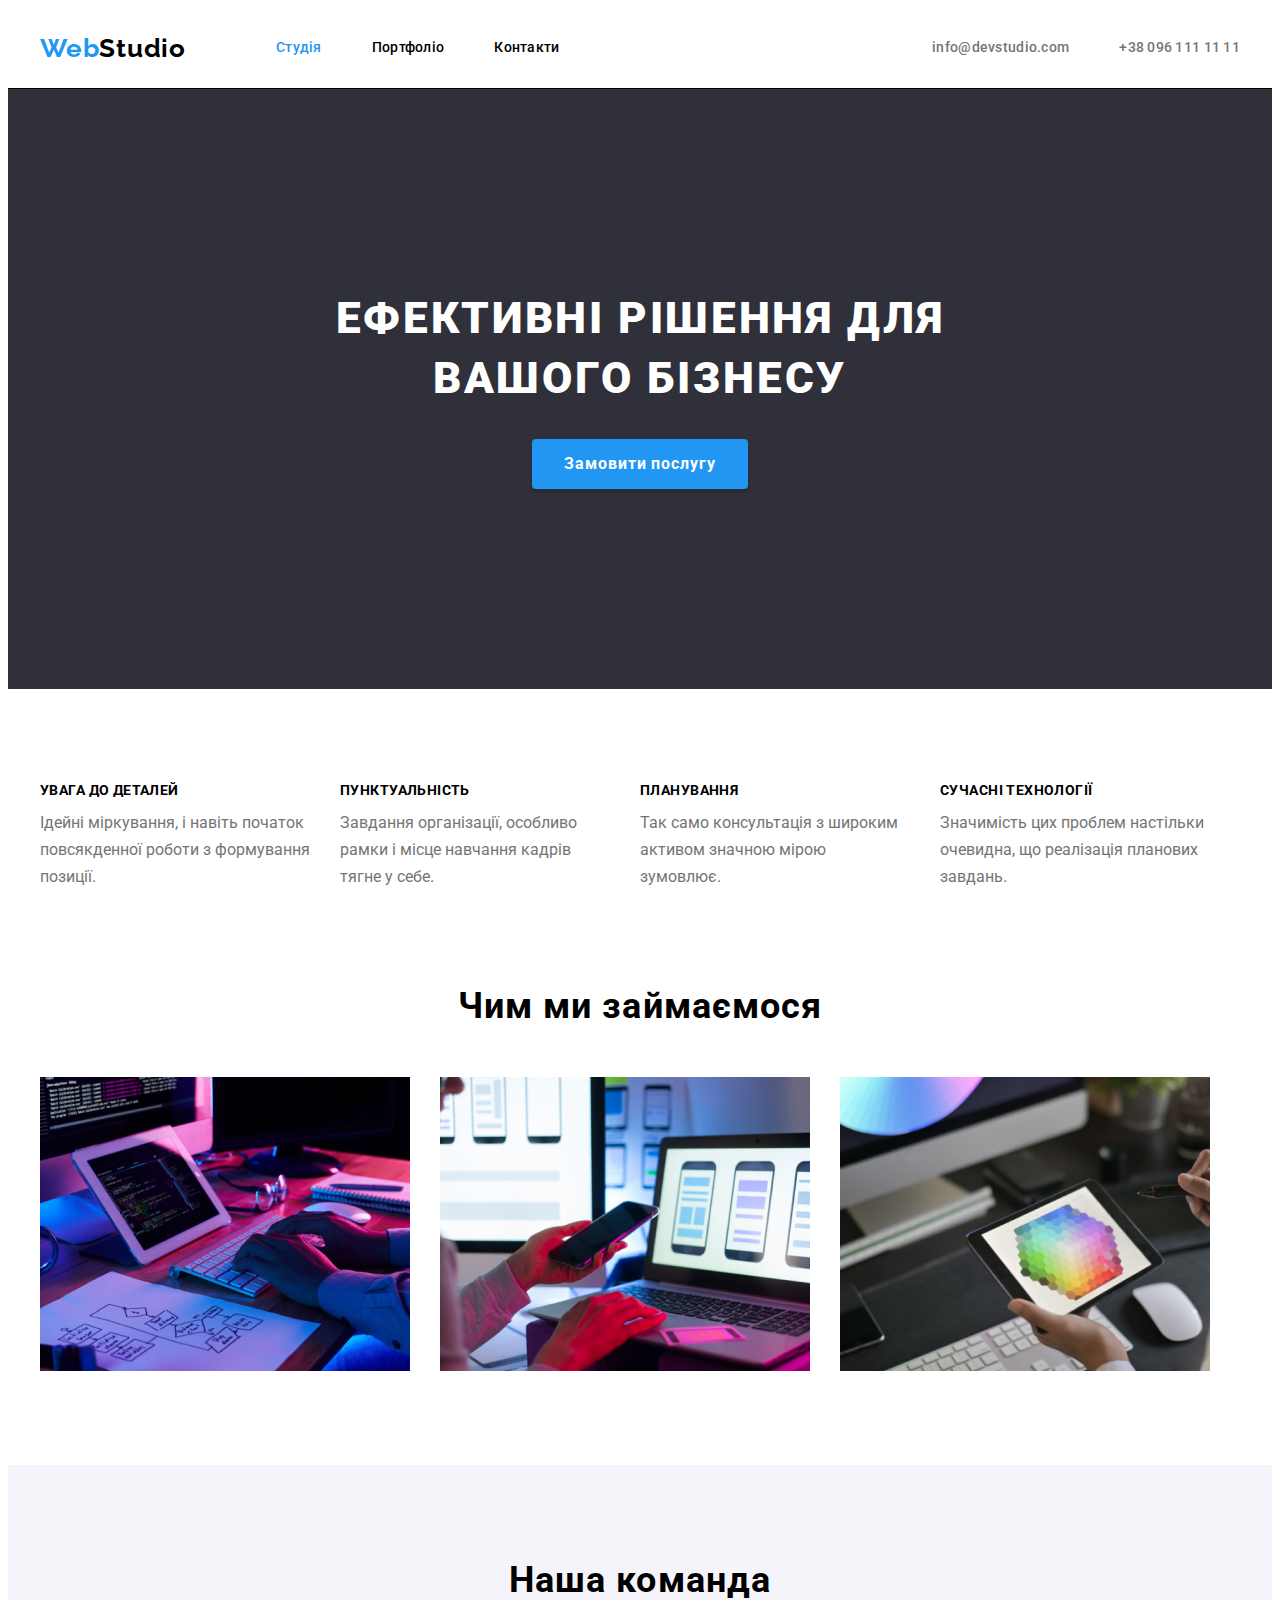
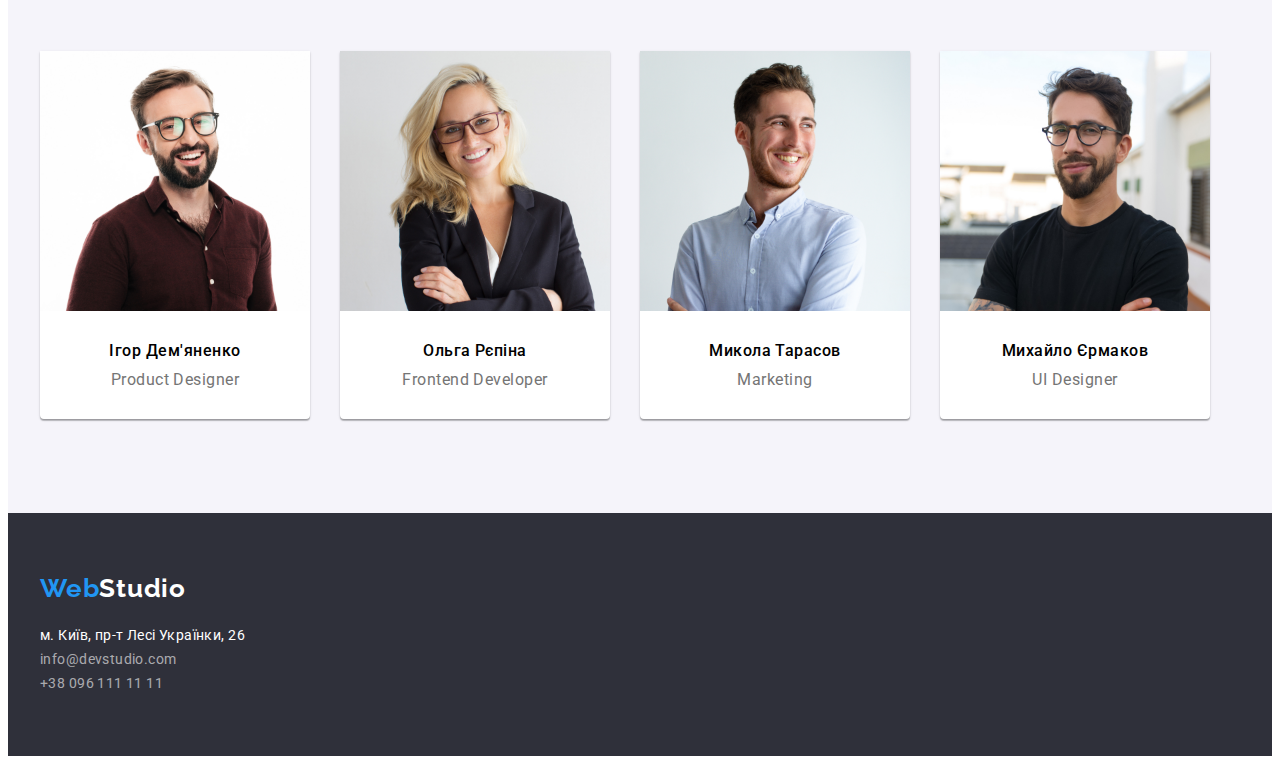
==== index.html @ ee9e5b10 "Initial commit" ====
<!DOCTYPE html>
<html lang="uk">
<head>
    <meta charset="UTF-8">
    <meta http-equiv="X-UA-Compatible" content="IE=edge">
    <meta name="viewport" content="width=device-width, initial-scale=1.0">
    <title>Студія</title>
    <link rel="preconnect" href="https://fonts.googleapis.com">
    <link rel="preconnect" href="https://fonts.gstatic.com" crossorigin>
    <link href="https://fonts.googleapis.com/css2?family=Raleway:wght@700&family=Roboto:wght@400;500;700;900&display=swap" rel="stylesheet">
    <link rel="stylesheet" href="https://cdnjs.cloudflare.com/ajax/libs/modern-normalize/1.1.0/modern-normalize.min.css"
        integrity="sha512-wpPYUAdjBVSE4KJnH1VR1HeZfpl1ub8YT/NKx4PuQ5NmX2tKuGu6U/JRp5y+Y8XG2tV+wKQpNHVUX03MfMFn9Q=="
        crossorigin="anonymous" referrerpolicy="no-referrer">
    <link rel="stylesheet" href="./CSS/styles.css">
</head>
<body> 
<div class="main-container">
   <header class="header">
    <div class="container-nav">
        <nav class="header-navigation">
        <a class="link-logo" href="/">Web<span class="logo-piece">Studio</span></a>
        <ul class="header-list list">
            <li class="header-item"> <a class="header-link current" href="./index.html">Студія</a></li>
            <li class="header-item"> <a class="header-link" href="./portfolio.html">Портфоліо</a></li>
            <li class="header-item"> <a class="header-link" href="#">Контакти</a></li>
        </ul>
    </nav>
    <ul class="header-contacts list">
         <li class="contacts-item"><a class="contacts-link" href="mailto:info@devstudio.com">info@devstudio.com</a></li>
         <li class="contacts-item"><a class="contacts-link" href="tel:+380961111111">+38 096 111 11 11</a></li>
        
    </ul>
    </div>
   </header> 
   <main class="main">
    <section class="hero">
        <h1 class="hero-title">Ефективні рішення для вашого бізнесу</h1>
        <button class="hero-btn" type="button">Замовити послугу</button>
    </section>
    <section class="benefits">
        <div class="container-benefits">
        <h2 class="visually-hidden">Наші переваги</h2>
        <ul class="benefits-list list ">
            <li class="benefits-item"><h3 class="benefits-title">УВАГА ДО ДЕТАЛЕЙ</h3>
                <p class="benefits-txt">Ідейні міркування, і навіть початок повсякденної роботи з формування позиції.</p></li>
            <li class="benefits-item"><h3 class="benefits-title">ПУНКТУАЛЬНІСТЬ</h3>
                <p class="benefits-txt">Завдання організації, особливо рамки і місце навчання кадрів тягне у себе.</p></li>
            <li class="benefits-item"><h3 class="benefits-title">ПЛАНУВАННЯ</h3>
                <p class="benefits-txt">Так само консультація з широким активом значною мірою зумовлює.</p></li>
            <li class="benefits-item"><h3 class="benefits-title">СУЧАСНІ ТЕХНОЛОГІЇ</h3>
                <p class="benefits-txt">Значимість цих проблем настільки очевидна, що реалізація планових завдань.</p></li>
        </ul>
        </div>
    </section>
    <section class="activity">
        <div class="container-activity">
        <h2 class="activity-title">Чим ми займаємося</h2>
        <ul class="activity-list list">
            <li class="activity-item"><img class="activity-img" src="./images/box(1).jpg" alt="Людина робить сируктуру сайту"></li>
            <li class="activity-item"><img class="activity-img" src="./images/box(2).jpg" alt="Людина оптимізує застосунок на комп'ютері"></li>
            <li class="activity-item"><img class="activity-img" src="./images/box(3).jpg" alt="Людина працює з кольорами на планшеті"></li>
        </ul>
        </div>
    </section>
    <section class="team">
        <div class="container-team">
        <h2 class="team-title">Наша команда</h2>
        <ul class="team-list list">
            <li class="team-item"><img class="member-img" src="./images/igor_demyanenko.jpg" width="270" height="260"  alt="фото Ігор Дем'яненко">
                <div class="container-members">  
                <h3 class="team-member">Ігор Дем'яненко</h3>
                <p class="team-txt" lang="en">Product Designer</p>
                </div>
            </li>
            <li class="team-item"><img class="member-img" src="./images/olga_repina.jpg" width="270" height="260"  alt="фото Ольга Репіна">
                <div class="container-members">
                <h3 class="team-member">Ольга Рєпіна</h3>
             <p class="team-txt"  lang="en">Frontend Developer</p>
            </div>
            </li>
            <li class="team-item"><img class="member-img" src="./images/mykola_tarasov.jpg" width="270" height="260" alt="фото Микола Тарасов">
                <div class="container-members">
                <h3 class="team-member">Микола Тарасов</h3>
                <p class="team-txt"  lang="en">Marketing</p>
            </div>
            </li>
            <li class="team-item"><img class="member-img"  src="./images/myhailo_ermakov.jpg" width="270" height="260" alt="фото Михайло Єрмаков">
                <div class="container-members">
                <h3 class="team-member">Михайло Єрмаков</h3>
                <p class="team-txt"  lang="en">UI Designer</p>
            </div>
            </li>
        </div>
        </ul>
        </div>
    </section>
</main>
    <footer class="footer">
    <div class="container-footer">
    <a class="link-logo" href="/">Web<span class="logo-piece-footer">Studio</span></a>
    <address class="address">
        <ul class="address-list list">
            <li class="address-item"><a class="address-link" href="https://goo.gl/maps/CPtrU1FHBa2aNyZL9" target="_blank" rel="noopener noreferrer nofollow">м. Київ, пр-т Лесі
                Українки, 26</a>
            </li>
            <li class="address-item"><a class="footer-link" href="mailto:info@devstudio.com">info@devstudio.com</a></li>
            <li class="address-item"><a class="footer-link"  href="tel:+380961111111">+38 096 111 11 11</a></li>
        </ul>
    </address>
    </div>
    </footer>
</div>
</body> 
</html>
---- CSS/styles.css ----
:root{
    --primary-text-color:#000000;
    --akcent-text-color: #2196F3;
    --paragraph-text-color:#757575;
    --alternative-text-color:#FFFFFF;
    --backround-color:#FFFFFF;
}
p,
h1,
h2,
h3,
h4,
h5,
h6 {
    margin: 0;
}
ul,
ol {
    margin: 0;
    padding-left: 0;
}
button {
    cursor: pointer;
}
address {
    font-style: normal;
}
img {
    display: block;
}
body{
font-family: 'Roboto', sans-serif;
color:var(--primary-text-color);

}
.container-nav{
    width: 1200px;
    padding-left: 15px;
    padding-right: 15px;
}
.container-benefits,
.container-activity,
.container-team,
.container-footer,
.container-portfolio{
    width: 1200px;
    margin-left: auto;
    margin-right: auto;
    padding-left: 15px;
    padding-right: 15px;
}
.list{
    list-style-type: none;  
}
/*--header style-*/
.link-logo{
display: flex;
align-items: center;
font-family: 'Raleway';
font-weight: 700;
font-size: 26px;
line-height: 1.19;
letter-spacing: 0.03em;
color: var(--akcent-text-color); 
text-decoration: none;  
}
.logo-piece{
color: var(--primary-text-color);  
}
.header{
    border-bottom: 1px solid;

}
.header-link{
    display: block;
    padding-top: 32px;
    padding-bottom: 32px;;
    font-weight: 500;
    font-size: 14px;
    line-height: 1.14;
    letter-spacing: 0.02em;
    text-decoration: none;
    color: var(--primary-text-color);
}
.header-link.current{
    color:var(--akcent-text-color)
}
.contacts-item+.contacts-item{
    margin-left: 50px;
}
.contacts-link{
    display: block;
    padding-top: 32px;
    padding-bottom: 32px;
    font-weight: 500;
    font-size: 14px;
    line-height: 1.14;
    letter-spacing: 0.02em;
    color:var(--paragraph-text-color);
    text-decoration: none;
}
.header-link:hover,
.address-link:hover,
.contacts-link:hover,
.footer-link:hover{
    color:var(--akcent-text-color);
}
.header-link:focus,
.address-link:focus,
.contacts-link:focus{
    color:var(--akcent-text-color);  
}
.container-nav{
    display: flex;
    align-items: center;
    width: 1200px;
    margin-left: auto;
    margin-right: auto;
    padding-left: 15px;
    padding-right: 15px;
}
.header-navigation{
    display: flex;
}
.header-contacts{
display: flex;
margin-left: auto;
}
.header-list{
    display: flex;
    margin-left: 90px;
}
.header-item:not(:last-child){

    margin-right: 50px;
}
.header-portfolio{
    border-bottom: 1px solid rgb(245, 244 ,250);
}
/*main style*/
.hero{
    padding-top: 200px;
    padding-bottom: 200px;
    background-color:#2F303A; 
    text-align: center; 
}
.hero-title{
    margin-left: auto;
    margin-right: auto;
    width: 696px;;
    font-weight: 900;
    font-size: 44px;
    line-height: 1.36;
    letter-spacing: 0.06em;
    text-transform: uppercase;
    color:var(--alternative-text-color);
}
.hero-btn{
        display: inline-block;
        padding: 10px 32px;
        margin-top: 30px;
        border: none;
        box-shadow: 0px 4px 4px rgba(0, 0, 0, 0.15);
        border-radius: 4px;
        font-family: inherit;
        font-weight: 700;
        font-size: 16px;
        line-height: 1.88;
        letter-spacing: 0.06em;
        color: var(--alternative-text-color);
        background-color: var(--akcent-text-color);
}
.hero-btn:hover,
.hero-btn:focus{
background-color: #188CE8;
}

/*--benefits style*/

.visually-hidden {
    position: absolute;
    white-space: nowrap;
    width: 1px;
    height: 1px;
    overflow: hidden;
    border: 0;
    padding: 0;
    clip: rect(0 0 0 0);
    clip-path: inset(50%);
    margin: -1px;
}
.benefits{
    padding-top: 94px;
    padding-bottom: 94px;
}
.benefits-list {
    display: flex;
}
.benefits-item{
    width: 270px;
}
.benefits-item +.benefits-item{
    margin-left: 30px;
}

.benefits-title{
font-weight: 700;
font-size: 14px;
line-height: 1.14;
letter-spacing: 0.03em;
color:var(--primary-text-color);
}
.benefits-txt{
margin-top:  10px;
line-height: 1.71;
color:var(--paragraph-text-color) ;
}
.activity{
    padding-bottom: 94px;
}

.activity-title{
    margin-bottom: 50px;
    font-weight: 700;
    font-size: 36px;
    line-height: 1.17;
    letter-spacing: 0.03em;
    text-align: center;
}
.activity-list {
    display: flex;
}
.activity-item{
    width: 370px;
}
.activity-item+.activity-item {
    margin-left: 30px;
}
.activity-img{
    height: 294px;
}
.team{
    background-color:#F5F4FA;
    padding-top: 94px;
    padding-bottom: 94px;
}
.team-list{
    display: flex;
    
}
.team-item{
    background-color:var(--backround-color) ;
    width: 270px;
    box-shadow: 0px 1px 3px rgba(0, 0, 0, 0.12), 0px 1px 1px rgba(0, 0, 0, 0.14), 0px 2px 1px rgba(0, 0, 0, 0.2);
    border-radius: 0px 0px 4px 4px;
}
.team-item+.team-item{
    margin-left: 30px;
}
.team-title{
    margin-bottom: 50px;
    font-weight: 700;
    font-size: 36px;
    line-height: 1.17;
    text-align: center;
    letter-spacing: 0.03em;
}
.member-img{
    
}
.container-members{
    padding-top: 30px;
    padding-bottom: 30px;
}
.team-member{
    margin-bottom: 10px;
    font-weight: 500;
    font-size: 16px;
    line-height: 1.19;
    letter-spacing: 0.03em;
    text-align: center;
    color: var(--primary-text-color);
}
.team-txt{
line-height: 1.19;
letter-spacing: 0.03em;
text-align: center;
color: var(--paragraph-text-color);
}
.footer{
background-color:#2F303A;
padding-top: 60px;
padding-bottom: 60px;
}
.container-footer{

}
.logo-piece-footer{
color:var(--alternative-text-color);
}
.address{
    margin-top: 20px;
}
  
}
.address-item:not(:last-child){
    margin-bottom: 9px;
}
.address-link {
 font-size: 14px;
 line-height: 1.71;
 letter-spacing: 0.03em;
 color: var(--alternative-text-color);
 text-decoration: none;
}
.footer-link{
font-size: 14px;
line-height: 1.71;
letter-spacing: 0.03em;
color: rgba(255, 255, 255, 0.6);
text-decoration: none;
}
.filter-list{
    display: flex;
    justify-content: center;
    gap: 8px;
    margin-bottom: 34px;
}
.filter-link{
display: block;
border: none;
padding: 6px 22px;
background-color:#F5F4FA ;
font-family:inherit;
font-weight: 500;
font-size: 16px;
line-height: 1.62;
text-align: center;
letter-spacing: 0.03em;
color:var(--primary-text-color)
}
.filter-link:hover,
.filter-link:focus{
    color:var(--alternative-text-color);
    background-color:var(--akcent-text-color);
}
.portfolio{
    padding-top: 94px;
    padding-bottom: 94px;
}

.portfolio-title{
    margin-bottom: 4px;
    font-weight: 700;
    font-size: 18px;
    line-height: 2;
    letter-spacing: 0.06em; 
}
.portfolio-txt{
line-height: 1.88;
letter-spacing: 0.03em;
color: var(--paragraph-text-color);
}
.portfolio-list{
    display: flex;
    flex-wrap: wrap;
    
}
.portfolio-item{
    margin-right: 30px;
    margin-bottom: 30px;
    
    }
.portfolio-item:nth-child(3n){
    margin-right: 0;
}
.portfolio-item:nth-last-child(-n+3){
    margin-bottom: 0;
}
.txt-box{
    padding-top: 20px;
    padding-bottom: 20px;
    padding-left: 24px;
    padding-right: 24px;
    border: 1px solid #F5F4FA ; 
    border-top: none;
}
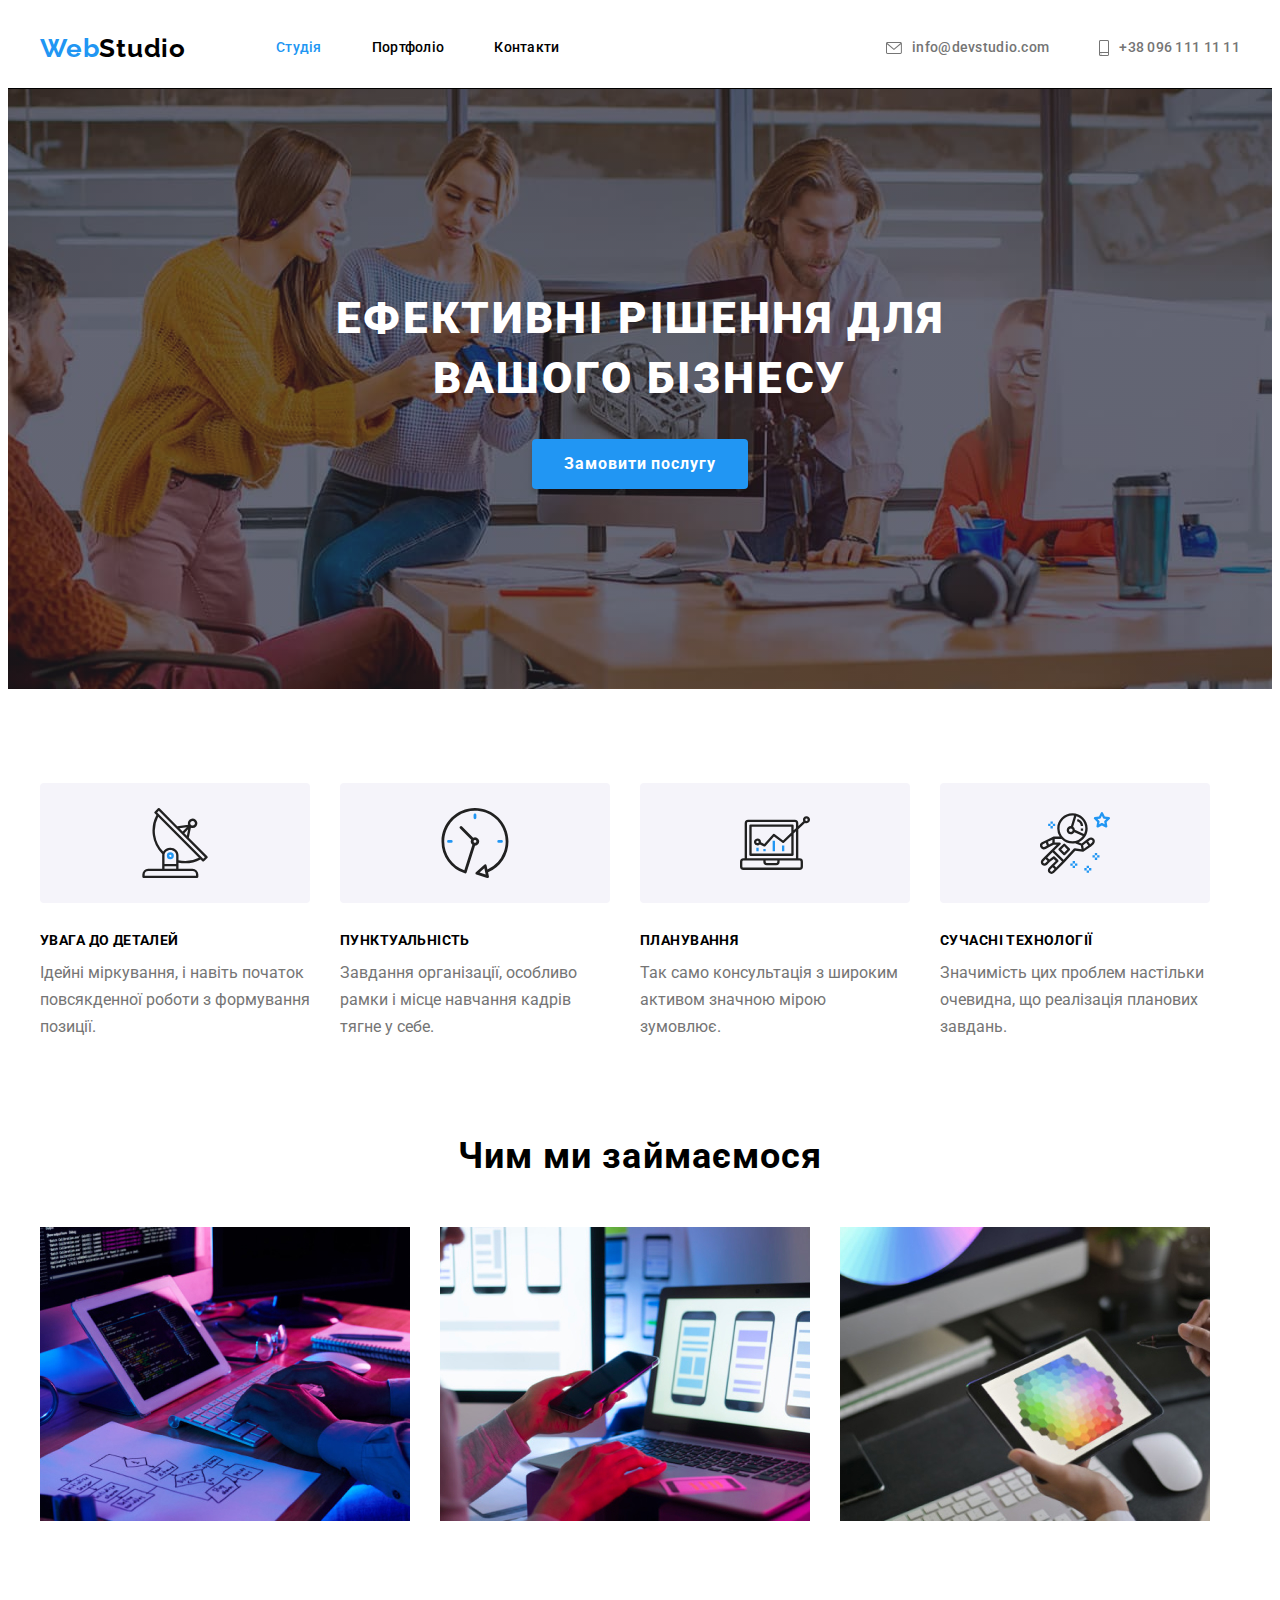
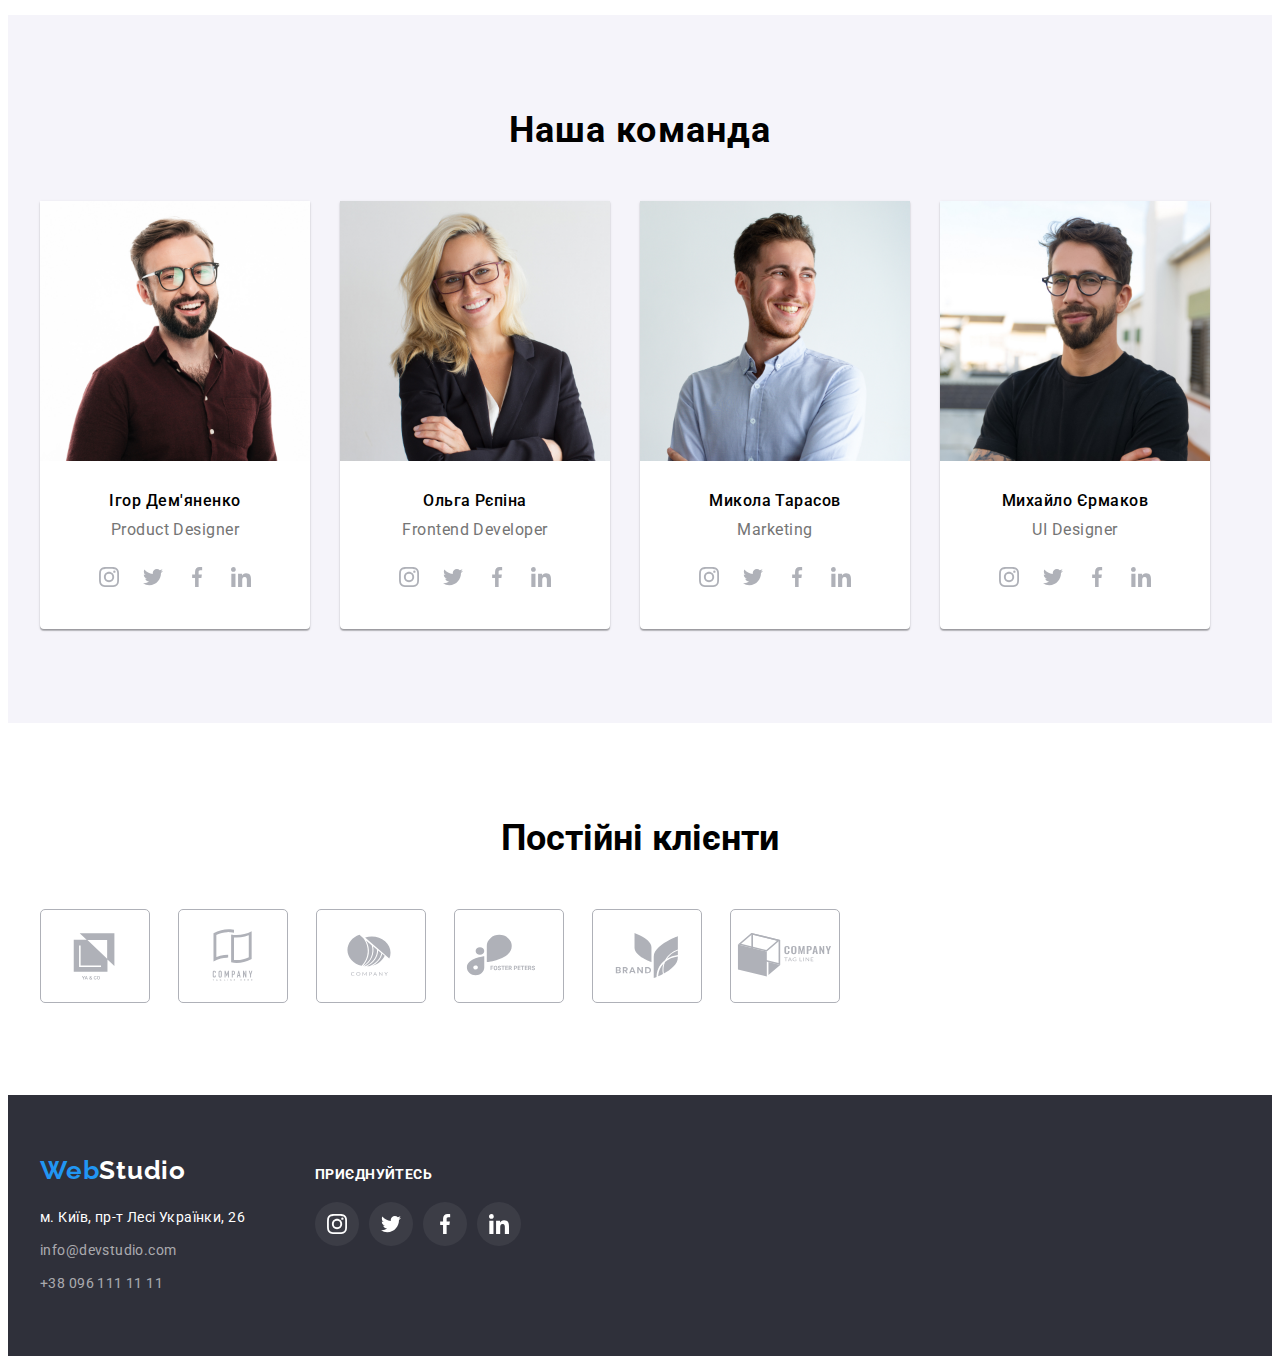
==== commit c095e201: "add hw4" ====
--- a/index.html
+++ b/index.html
@@ -14,7 +14,6 @@
     <link rel="stylesheet" href="./CSS/styles.css">
 </head>
 <body> 
-<div class="main-container">
    <header class="header">
     <div class="container-nav">
         <nav class="header-navigation">
@@ -26,8 +25,13 @@
         </ul>
     </nav>
     <ul class="header-contacts list">
-         <li class="contacts-item"><a class="contacts-link" href="mailto:info@devstudio.com">info@devstudio.com</a></li>
-         <li class="contacts-item"><a class="contacts-link" href="tel:+380961111111">+38 096 111 11 11</a></li>
+         <li class="contacts-item">
+            <a class="contacts-link" href="mailto:info@devstudio.com"><svg class="contacts-icon" width="16" height="12">
+                <use href="./images/icons.svg#icon-envelope"></use>
+            </svg>info@devstudio.com</a></li>
+         <li class="contacts-item"><a class="contacts-link" href="tel:+380961111111"><svg class="contacts-icon" width="10" height="16">
+            <use href="./images/icons.svg#icon-smartphone"></use>
+        </svg>+38 096 111 11 11</a></li>
         
     </ul>
     </div>
@@ -41,13 +45,37 @@
         <div class="container-benefits">
         <h2 class="visually-hidden">Наші переваги</h2>
         <ul class="benefits-list list ">
-            <li class="benefits-item"><h3 class="benefits-title">УВАГА ДО ДЕТАЛЕЙ</h3>
+            <li class="benefits-item">
+            <div class="box-benefits">
+             <svg width="70" height="70">
+             <use href="./images/icons.svg#icon-antenna-1"></use>
+             </svg>
+            </div>
+            <h3 class="benefits-title">УВАГА ДО ДЕТАЛЕЙ</h3>
                 <p class="benefits-txt">Ідейні міркування, і навіть початок повсякденної роботи з формування позиції.</p></li>
-            <li class="benefits-item"><h3 class="benefits-title">ПУНКТУАЛЬНІСТЬ</h3>
+            <li class="benefits-item">
+                <div class="box-benefits">
+                    <svg width="70" height="70">
+                        <use href="./images/icons.svg#icon-clock-1"></use>
+                    </svg>
+                </div>
+                <h3 class="benefits-title">ПУНКТУАЛЬНІСТЬ</h3>
                 <p class="benefits-txt">Завдання організації, особливо рамки і місце навчання кадрів тягне у себе.</p></li>
-            <li class="benefits-item"><h3 class="benefits-title">ПЛАНУВАННЯ</h3>
+            <li class="benefits-item">
+                <div class="box-benefits">
+                    <svg width="70" height="70">
+                        <use href="./images/icons.svg#icon-diagram-1"></use>
+                    </svg>
+                </div>
+                <h3 class="benefits-title">ПЛАНУВАННЯ</h3>
                 <p class="benefits-txt">Так само консультація з широким активом значною мірою зумовлює.</p></li>
-            <li class="benefits-item"><h3 class="benefits-title">СУЧАСНІ ТЕХНОЛОГІЇ</h3>
+            <li class="benefits-item">
+                <div class="box-benefits">
+                    <svg width="70" height="70">
+                        <use href="./images/icons.svg#icon-astronaut-1"></use>
+                    </svg>
+                </div>
+                <h3 class="benefits-title">СУЧАСНІ ТЕХНОЛОГІЇ</h3>
                 <p class="benefits-txt">Значимість цих проблем настільки очевидна, що реалізація планових завдань.</p></li>
         </ul>
         </div>
@@ -70,33 +98,199 @@
                 <div class="container-members">  
                 <h3 class="team-member">Ігор Дем'яненко</h3>
                 <p class="team-txt" lang="en">Product Designer</p>
-                </div>
+                    <ul class="team-soc-list">
+                    <li class="team-soc-item">
+                        <a href="" class="team-soc-link">
+                        <svg class="team-soc-icon" width="20px" height="20px">
+                            <use href="./images/icons.svg#icon-instagram-2"></use>
+                        </svg></a>
+                    </li>
+                    <li class="team-soc-item">
+                        <a href="" class="team-soc-link">
+                        <svg class="team-soc-icon" width="20" height="20">
+                            <use href="./images/icons.svg#icon-twitter-1"></use>
+                        </svg></a>
+                    </li>
+                    <li class="team-soc-item">
+                        <a href="" class="team-soc-link">
+                        <svg class="team-soc-icon" width="20" height="20">
+                            <use href="./images/icons.svg#icon-facebook-1"></use>
+                        </svg></a>
+                    </li>
+                    <li class="team-soc-item">
+                        <a href="" class="team-soc-link">
+                        <svg class="team-soc-icon" width="20" height="20">
+                            <use href="./images/icons.svg#icon-linkedin-1"></use>
+                        </svg></a>
+                    </li>
+                    </ul>
+                    </div>
             </li>
             <li class="team-item"><img class="member-img" src="./images/olga_repina.jpg" width="270" height="260"  alt="фото Ольга Репіна">
                 <div class="container-members">
                 <h3 class="team-member">Ольга Рєпіна</h3>
-             <p class="team-txt"  lang="en">Frontend Developer</p>
+            <p class="team-txt"  lang="en">Frontend Developer</p>
+            <ul class="team-soc-list">
+                <li class="team-soc-item">
+                    <a href="" class="team-soc-link">
+                    <svg class="team-soc-icon" width="20" height="20">
+                        <use href="./images/icons.svg#icon-instagram-2"></use>
+                    </svg></a>
+                </li>
+                <li class="team-soc-item">
+                    <a href="" class="team-soc-link">
+                    <svg class="team-soc-icon"  width="20" height="20">
+                        <use href="./images/icons.svg#icon-twitter-1"></use>
+                    </svg></a>
+                </li>
+                <li class="team-soc-item">
+                    <a href="" class="team-soc-link">
+                    <svg class="team-soc-icon"  width="20" height="20">
+                        <use href="./images/icons.svg#icon-facebook-1"></use>
+                    </svg></a>
+                </li>
+                <li class="team-soc-item">
+                    <a href="" class="team-soc-link">
+                    <svg class="team-soc-icon" width="20" height="20">
+                        <use href="./images/icons.svg#icon-linkedin-1"></use>
+                    </svg></a>
+                </li>
+            </ul>
             </div>
             </li>
             <li class="team-item"><img class="member-img" src="./images/mykola_tarasov.jpg" width="270" height="260" alt="фото Микола Тарасов">
                 <div class="container-members">
                 <h3 class="team-member">Микола Тарасов</h3>
                 <p class="team-txt"  lang="en">Marketing</p>
+            <ul class="team-soc-list">
+                <li class="team-soc-item">
+                    <a href="" class="team-soc-link">
+                    <svg class="team-soc-icon" width="20" height="20">
+                        <use href="./images/icons.svg#icon-instagram-2"></use>
+                    </svg></a>
+                </li>
+                <li class="team-soc-item">
+                    <a href="" class="team-soc-link">
+                    <svg class="team-soc-icon" width="20" height="20">
+                        <use href="./images/icons.svg#icon-twitter-1"></use>
+                    </svg></a>
+                </li>
+                <li class="team-soc-item">
+                    <a href="" class="team-soc-link">
+                    <svg class="team-soc-icon" width="20" height="20">
+                        <use href="./images/icons.svg#icon-facebook-1"></use>
+                    </svg></a>
+                </li>
+                <li class="team-soc-item">
+                    <a href="" class="team-soc-link">
+                    <svg class="team-soc-icon" width="20" height="20">
+                        <use href="./images/icons.svg#icon-linkedin-1"></use>
+                    </svg></a>
+                </li>
+            </ul>
             </div>
             </li>
             <li class="team-item"><img class="member-img"  src="./images/myhailo_ermakov.jpg" width="270" height="260" alt="фото Михайло Єрмаков">
                 <div class="container-members">
                 <h3 class="team-member">Михайло Єрмаков</h3>
                 <p class="team-txt"  lang="en">UI Designer</p>
+            <ul class="team-soc-list">
+                <li class="team-soc-item">
+                    <a href="" class="team-soc-link">
+                    <svg class="team-soc-icon" width="20" height="20">
+                        <use href="./images/icons.svg#icon-instagram-2"></use>
+                    </svg></a>
+                </li>
+                <li class="team-soc-item">
+                    <a href="" class="team-soc-link">
+                    <svg class="team-soc-icon" width="20" height="20">
+                        <use href="./images/icons.svg#icon-twitter-1"></use>
+                    </svg></a>
+                </li>
+                <li class="team-soc-item">
+                    <a href="" class="team-soc-link">
+                    <svg class="team-soc-icon" width="20" height="20">
+                        <use href="./images/icons.svg#icon-facebook-1"></use>
+                    </svg></a>
+                </li>
+                <li class="team-soc-item">
+                    <a href="" class="team-soc-link">
+                    <svg class="team-soc-icon" width="20" height="20">
+                        <use href="./images/icons.svg#icon-linkedin-1"></use>
+                    </svg></a>
+                </li>
+            </ul>
             </div>
             </li>
         </div>
+        </ul>
+        </div>
+    </section>
+    <section class="clients">
+        <div class="container-clients">
+        <h2 class="clients-title">Постійні клієнти</h2>
+        <ul class="clients-list">
+            <li class="clients-item">
+                
+                <a href="" class="clients-link">
+                <svg class="clients-icon" width="106" height="60">
+                    <use href="./images/icons.svg#icon-Logo"></use>
+                </svg>
+                </a>
+                
+            </li>
+            <li class="clients-item">
+                
+                <a href="" class="clients-link">
+                    <svg class="clients-icon" width="106" height="60">
+                        <use href="./images/icons.svg#icon-Logo-1"></use>
+                    </svg>
+                </a>
+                
+            </li>
+            <li class="clients-item">
+                
+                <a href="" class="clients-link">
+                    <svg class="clients-icon" width="106" height="60">
+                        <use href="./images/icons.svg#icon-Logo-2"></use>
+                    </svg>
+                </a>
+                
+            </li>
+            <li class="clients-item">
+                
+                <a href="" class="clients-link">
+                    <svg class="clients-icon" width="106" height="60">
+                        <use href="./images/icons.svg#icon-Logo-3"></use>
+                    </svg>
+                </a>
+                
+            </li>
+            <li class="clients-item">
+                
+                <a href="" class="clients-link">
+                    <svg class="clients-icon" width="106" height="60">
+                        <use href="./images/icons.svg#icon-Logo-4"></use>
+                    </svg>
+                </a>
+                
+            </li>
+            <li class="clients-item">
+                
+                <a href="" class="clients-link">
+                    <svg class="clients-icon" width="106" height="60">
+                        <use href="./images/icons.svg#icon-Logo-5"></use>
+                    </svg>
+                </a>
+                
+            </li>
         </ul>
         </div>
     </section>
 </main>
     <footer class="footer">
     <div class="container-footer">
+    <div class="box-adress">
     <a class="link-logo" href="/">Web<span class="logo-piece-footer">Studio</span></a>
     <address class="address">
         <ul class="address-list list">
@@ -108,7 +302,36 @@
         </ul>
     </address>
     </div>
+    <div class="box-footer-soc">
+        <p class="footer-txt">приєднуйтесь</p>
+        <ul class="footer-soc-list">
+            <li class="footer-soc-item">
+                <a href="" class="footer-soc-link">
+                    <svg class="footer-soc-icon" width="20" height="20">
+                        <use href="./images/icons.svg#icon-instagram-2"></use>
+                    </svg></a>
+            </li>
+            <li class="footer-soc-item">
+                <a href="" class="footer-soc-link">
+                    <svg class="footer-soc-icon" width="20" height="20">
+                        <use href="./images/icons.svg#icon-twitter-1"></use>
+                    </svg></a>
+            </li>
+            <li class="footer-soc-item">
+                <a href="" class="footer-soc-link">
+                    <svg class="footer-soc-icon" width="20" height="20">
+                        <use href="./images/icons.svg#icon-facebook-1"></use>
+                    </svg></a>
+            </li>
+            <li class="footer-soc-item">
+                <a href="" class="footer-soc-link">
+                    <svg class="footer-soc-icon" width="20" height="20">
+                        <use href="./images/icons.svg#icon-linkedin-1"></use>
+                    </svg></a>
+            </li>
+        </ul>
+    </div>
+    </div>
     </footer>
-</div>
 </body> 
 </html>
--- a/CSS/styles.css
+++ b/CSS/styles.css
@@ -18,6 +18,7 @@
 ol {
     margin: 0;
     padding-left: 0;
+    list-style-type: none;
 }
 button {
     cursor: pointer;
@@ -42,18 +43,20 @@
 .container-activity,
 .container-team,
 .container-footer,
-.container-portfolio{
+.container-portfolio,
+.container-clients{
     width: 1200px;
     margin-left: auto;
     margin-right: auto;
     padding-left: 15px;
     padding-right: 15px;
 }
-.list{
+/*.list{
     list-style-type: none;  
 }
 /*--header style-*/
 .link-logo{
+    
 display: flex;
 align-items: center;
 font-family: 'Raleway';
@@ -85,11 +88,21 @@
 .header-link.current{
     color:var(--akcent-text-color)
 }
+
+.contacts-item{
+    display: flex;
+}
+.contacts-icon{
+    fill: var(--paragraph-text-color);
+}
 .contacts-item+.contacts-item{
     margin-left: 50px;
 }
 .contacts-link{
-    display: block;
+    display: flex;
+    justify-content: center;
+    align-items: center;
+    gap: 10px;
     padding-top: 32px;
     padding-bottom: 32px;
     font-weight: 500;
@@ -110,6 +123,9 @@
 .contacts-link:focus{
     color:var(--akcent-text-color);  
 }
+.contacts-link:hover .contacts-icon{
+    fill:var(--akcent-text-color);
+}
 .container-nav{
     display: flex;
     align-items: center;
@@ -142,7 +158,12 @@
     padding-top: 200px;
     padding-bottom: 200px;
     background-color:#2F303A; 
-    text-align: center; 
+    text-align: center;
+    background-image: linear-gradient(rgba(47, 48, 58, 0.4), rgba(47, 48, 58, 0.4)), url(../images/hero.jpg);
+    background-position: center;
+    background-repeat: no-repeat;
+    background-size: cover;
+    
 }
 .hero-title{
     margin-left: auto;
@@ -202,7 +223,44 @@
 .benefits-item +.benefits-item{
     margin-left: 30px;
 }
-
+.box-benefits{
+    min-width: 270px;
+    height: 120px;
+    background-color: #F5F4FA;
+    display: flex;
+    align-items: center;
+    justify-content: center;
+    border-radius: 4px;
+    margin-bottom: 30px;
+}
+/*.benefits-item::before{
+    content: "";
+    display: block;
+    height: 120px;
+    background-color:#F5F4FA ;
+    border-radius: 4px;
+    margin-bottom: 30px;
+}
+.benefits-item:nth-child(1)::before{
+    background-image: url(./images/antenna/1.svg);
+    background-repeat: no-repeat;
+    background-position: center;
+}
+.benefits-item:nth-child(2)::before {
+    background-image: url(../images/clock\ 1.svg);
+    background-repeat: no-repeat;
+    background-position: center;
+}
+.benefits-item:nth-child(3)::before {
+    background-image: url(../images/diagram\ 1.svg);
+    background-repeat: no-repeat;
+    background-position: center;
+}
+.benefits-item:nth-child(4)::before {
+    background-image: url(../images/astronaut\ 1.svg);
+    background-repeat: no-repeat;
+    background-position: center;
+}*/
 .benefits-title{
 font-weight: 700;
 font-size: 14px;
@@ -265,9 +323,43 @@
     text-align: center;
     letter-spacing: 0.03em;
 }
-.member-img{
-    
-}
+
+.team-soc-list{
+    display: flex;
+    justify-content: center;
+    align-items: center;
+}
+.team-soc-item{
+   display: flex;
+   border-radius: 50%;
+   justify-content: center;
+   align-items: center;
+   gap: 10px;
+    width: 44px;
+    height: 44px;  
+}
+.team-soc-icon{
+    fill: #AFB1B8;
+}
+.team-soc-item:hover,
+.team-soc-item:focus{
+    background-color:var(--akcent-text-color);
+    
+}
+.team-soc-item:hover .team-soc-icon,
+.team-soc-item:focus .team-soc-icon{
+fill:var(--alternative-text-color);
+}
+.team-soc-link{
+   display:flex;
+   justify-content: center;
+   align-items: center;
+   width: 100%;
+   height: 100%;
+   
+   
+}
+
 .container-members{
     padding-top: 30px;
     padding-bottom: 30px;
@@ -282,26 +374,60 @@
     color: var(--primary-text-color);
 }
 .team-txt{
+margin-bottom: 16px;
 line-height: 1.19;
 letter-spacing: 0.03em;
 text-align: center;
 color: var(--paragraph-text-color);
 }
+.container-clients{
+padding-top: 94px;
+padding-bottom: 94px;
+}
+.clients-title{
+margin-bottom: 50px;
+font-weight: 700;
+font-size: 36px;
+line-height:calc(42/36);
+text-align: center;
+}
+.clients-list{
+    display: flex;
+    gap: 30px;
+}
+.clients-item{
+    width: calc((100%-150px) / 6);
+    height: 92px;
+}
+.clients-link{
+    display: flex;
+    justify-content: center;
+    align-items: center;
+    width: 100%;
+    height: 100%;
+    border: 1px solid #AFB1B8;
+    border-radius: 5px;
+}
+.clients-icon{
+    fill: #AFB1B8;
+}
+.clients-link:hover .clients-icon{
+    fill:var(--akcent-text-color);
+}
+.clients-link:hover{
+    border-color: var(--akcent-text-color);
+}
 .footer{
 background-color:#2F303A;
 padding-top: 60px;
 padding-bottom: 60px;
 }
-.container-footer{
-
-}
+
 .logo-piece-footer{
 color:var(--alternative-text-color);
 }
 .address{
     margin-top: 20px;
-}
-  
 }
 .address-item:not(:last-child){
     margin-bottom: 9px;
@@ -319,6 +445,52 @@
 letter-spacing: 0.03em;
 color: rgba(255, 255, 255, 0.6);
 text-decoration: none;
+}
+.container-footer{
+    display: flex;
+    align-items: baseline;
+    gap: 70px;
+}
+.footer-txt{
+    font-weight: 700;
+    font-size: 14px;
+    line-height:calc(16/14);
+    letter-spacing: 0.03em;
+    color: var(--alternative-text-color);
+    text-transform: uppercase;
+    margin-bottom: 20px;
+}
+.footer-soc-list{
+    display: flex;
+    justify-content: center;
+    align-items: center;
+    gap: 10px;
+}
+.footer-soc-item{
+    display: flex;
+    justify-content: center;
+    align-items: center;
+    width: 44px;
+    height: 44px;
+    border-radius: 50%;
+    background-color: #ffffff10;
+    
+}
+.footer-soc-link{
+    display: flex;
+    justify-content: center;
+    align-items: center;
+    width: 100%;
+    height:100%;
+    background-color: #FFFFFF(0, 0, 0, 0.1);
+    border-radius: 50%;
+}
+.footer-soc-link:hover,
+.footer-soc-link:focus{
+    background-color:var(--akcent-text-color)
+}
+.footer-soc-icon{
+    fill: var(--alternative-text-color);
 }
 .filter-list{
     display: flex;
@@ -352,6 +524,7 @@
 .portfolio-title{
     margin-bottom: 4px;
     font-weight: 700;
+    color: var(--primary-text-color);
     font-size: 18px;
     line-height: 2;
     letter-spacing: 0.06em; 
@@ -370,7 +543,7 @@
     margin-right: 30px;
     margin-bottom: 30px;
     
-    }
+}
 .portfolio-item:nth-child(3n){
     margin-right: 0;
 }
@@ -385,3 +558,12 @@
     border: 1px solid #F5F4FA ; 
     border-top: none;
 }
+.portfolio-link{
+    display: block;
+    text-decoration: none;
+    
+}
+.portfolio-link:hover,
+.portfolio-link:focus{
+    box-shadow: 0px 1px 1px rgba(0, 0, 0, 0.12), 0px 4px 4px rgba(0, 0, 0, 0.06), 1px 4px 6px rgba(0, 0, 0, 0.16);
+}
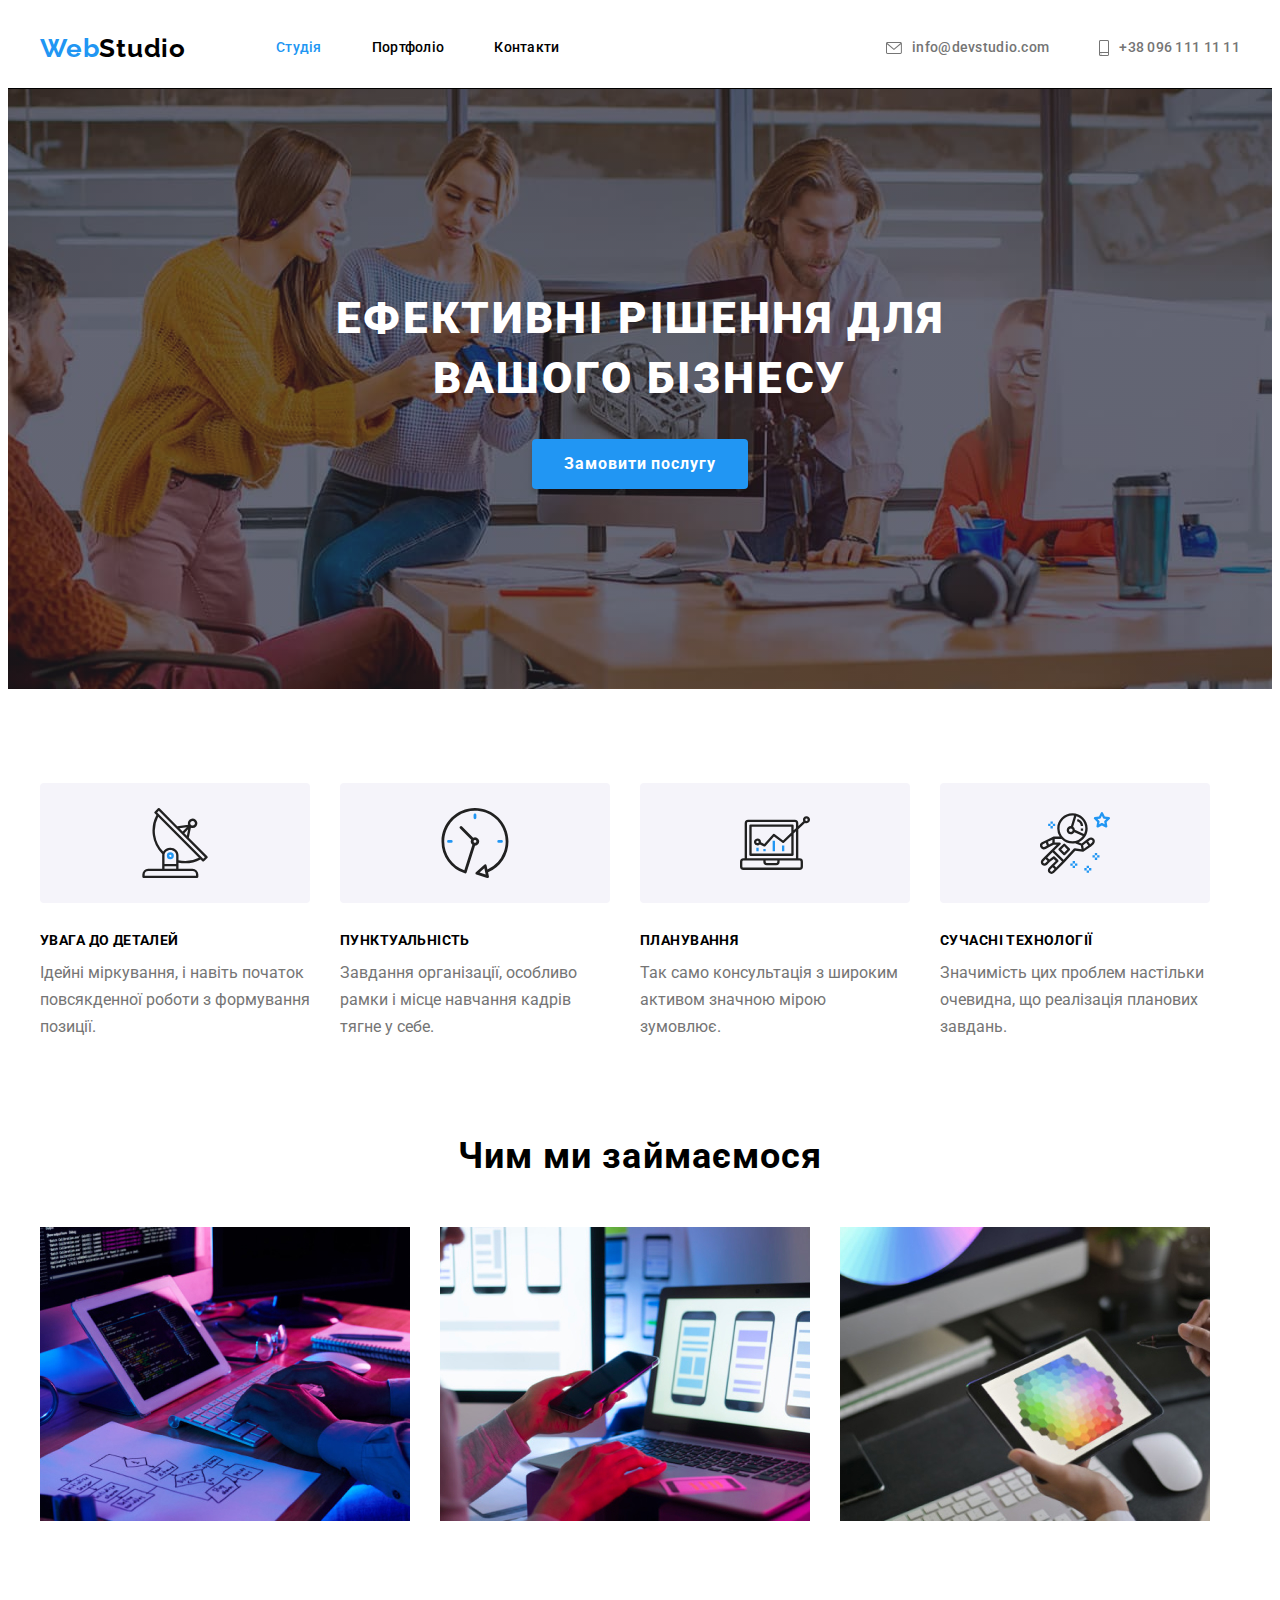
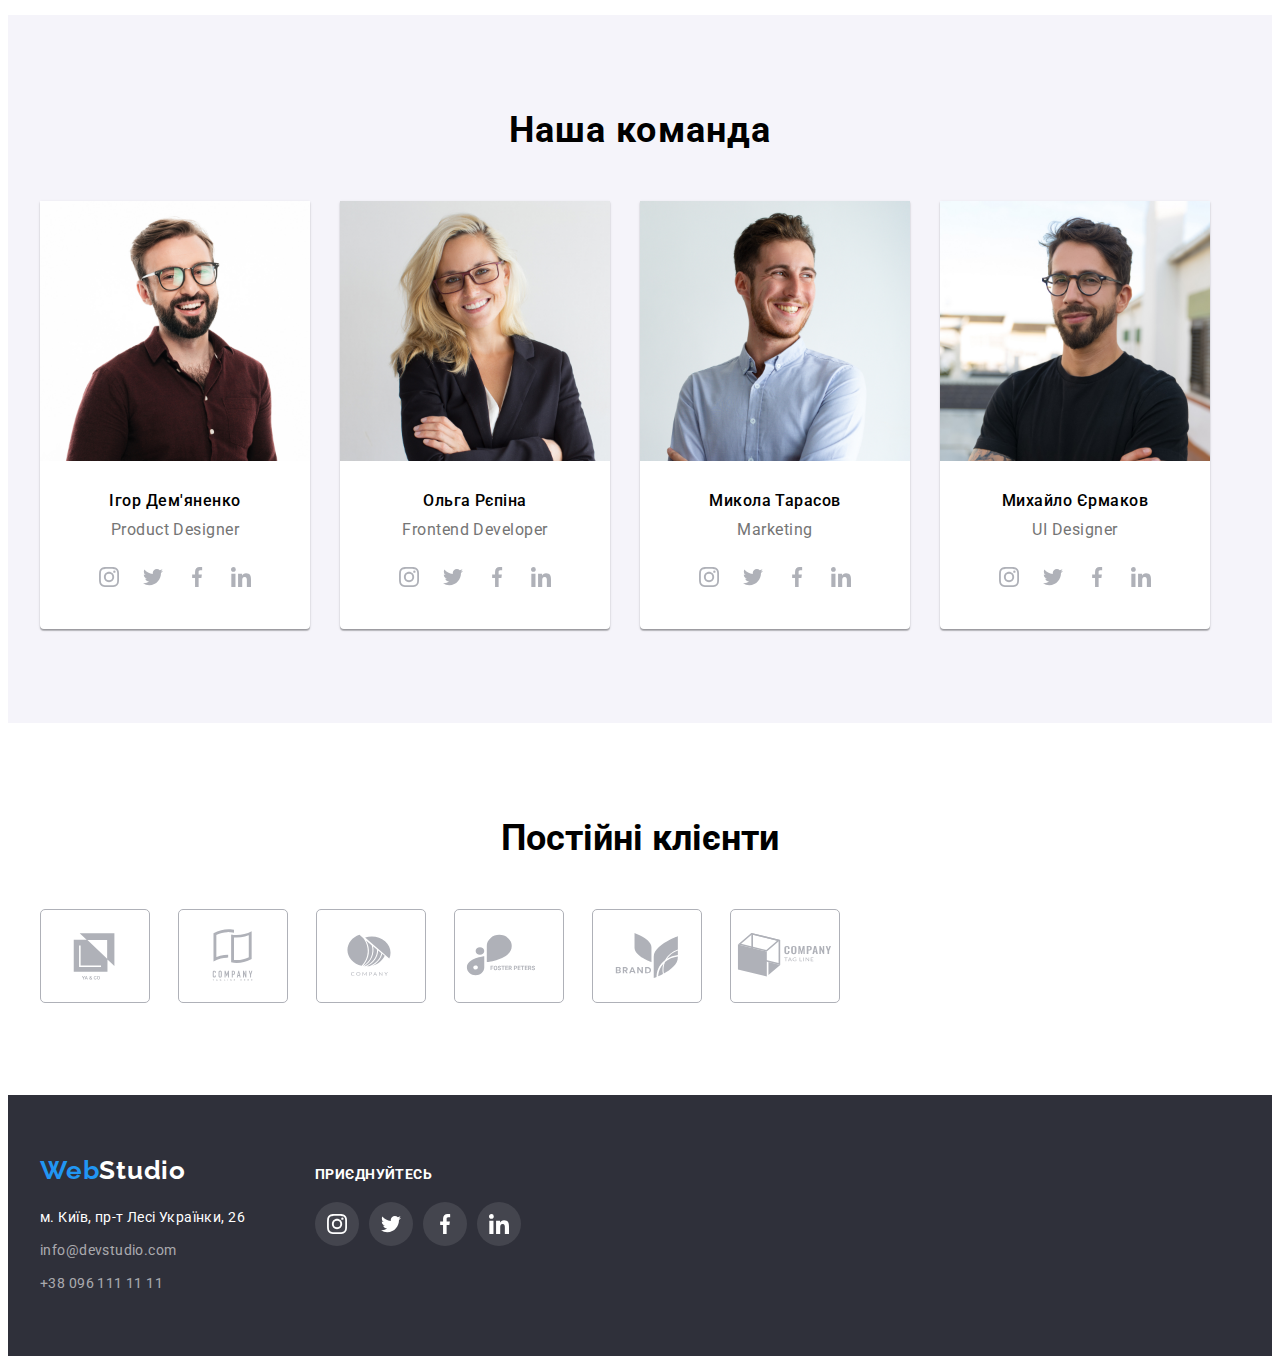
==== commit 0c746c6a: "add hw 04" ====
--- a/index.html
+++ b/index.html
@@ -101,7 +101,7 @@
                     <ul class="team-soc-list">
                     <li class="team-soc-item">
                         <a href="" class="team-soc-link">
-                        <svg class="team-soc-icon" width="20px" height="20px">
+                        <svg class="team-soc-icon" width="20" height="20">
                             <use href="./images/icons.svg#icon-instagram-2"></use>
                         </svg></a>
                     </li>
@@ -222,7 +222,6 @@
             </ul>
             </div>
             </li>
-        </div>
         </ul>
         </div>
     </section>
--- a/CSS/styles.css
+++ b/CSS/styles.css
@@ -123,7 +123,9 @@
 .contacts-link:focus{
     color:var(--akcent-text-color);  
 }
-.contacts-link:hover .contacts-icon{
+.contacts-link:hover .contacts-icon,
+.contacts-link:focus .contacts-icon
+{
     fill:var(--akcent-text-color);
 }
 .container-nav{
@@ -157,6 +159,9 @@
 .hero{
     padding-top: 200px;
     padding-bottom: 200px;
+    max-width: 1600px;
+    margin-left: auto;
+    margin-right: auto;
     background-color:#2F303A; 
     text-align: center;
     background-image: linear-gradient(rgba(47, 48, 58, 0.4), rgba(47, 48, 58, 0.4)), url(../images/hero.jpg);
@@ -330,30 +335,27 @@
     align-items: center;
 }
 .team-soc-item{
-   display: flex;
-   border-radius: 50%;
-   justify-content: center;
-   align-items: center;
-   gap: 10px;
     width: 44px;
     height: 44px;  
 }
 .team-soc-icon{
     fill: #AFB1B8;
 }
-.team-soc-item:hover,
-.team-soc-item:focus{
+.team-soc-link:hover,
+.team-soc-link:focus{
     background-color:var(--akcent-text-color);
     
 }
-.team-soc-item:hover .team-soc-icon,
-.team-soc-item:focus .team-soc-icon{
+.team-soc-link:hover .team-soc-icon,
+.team-soc-link:focus .team-soc-icon{
 fill:var(--alternative-text-color);
 }
 .team-soc-link{
    display:flex;
    justify-content: center;
    align-items: center;
+   border-radius: 50%;
+   gap: 10px;
    width: 100%;
    height: 100%;
    
@@ -411,10 +413,12 @@
 .clients-icon{
     fill: #AFB1B8;
 }
-.clients-link:hover .clients-icon{
-    fill:var(--akcent-text-color);
-}
-.clients-link:hover{
+.clients-link:hover .clients-icon,
+.clients-link:focus .clients-icon{
+    fill: var(--akcent-text-color);
+}
+.clients-link:hover,
+.clients-link:focus{
     border-color: var(--akcent-text-color);
 }
 .footer{
@@ -467,13 +471,10 @@
     gap: 10px;
 }
 .footer-soc-item{
-    display: flex;
-    justify-content: center;
-    align-items: center;
     width: 44px;
     height: 44px;
-    border-radius: 50%;
-    background-color: #ffffff10;
+    
+    
     
 }
 .footer-soc-link{
@@ -482,7 +483,7 @@
     align-items: center;
     width: 100%;
     height:100%;
-    background-color: #FFFFFF(0, 0, 0, 0.1);
+    background-color: rgba(255, 255, 255, 0.1);;
     border-radius: 50%;
 }
 .footer-soc-link:hover,
